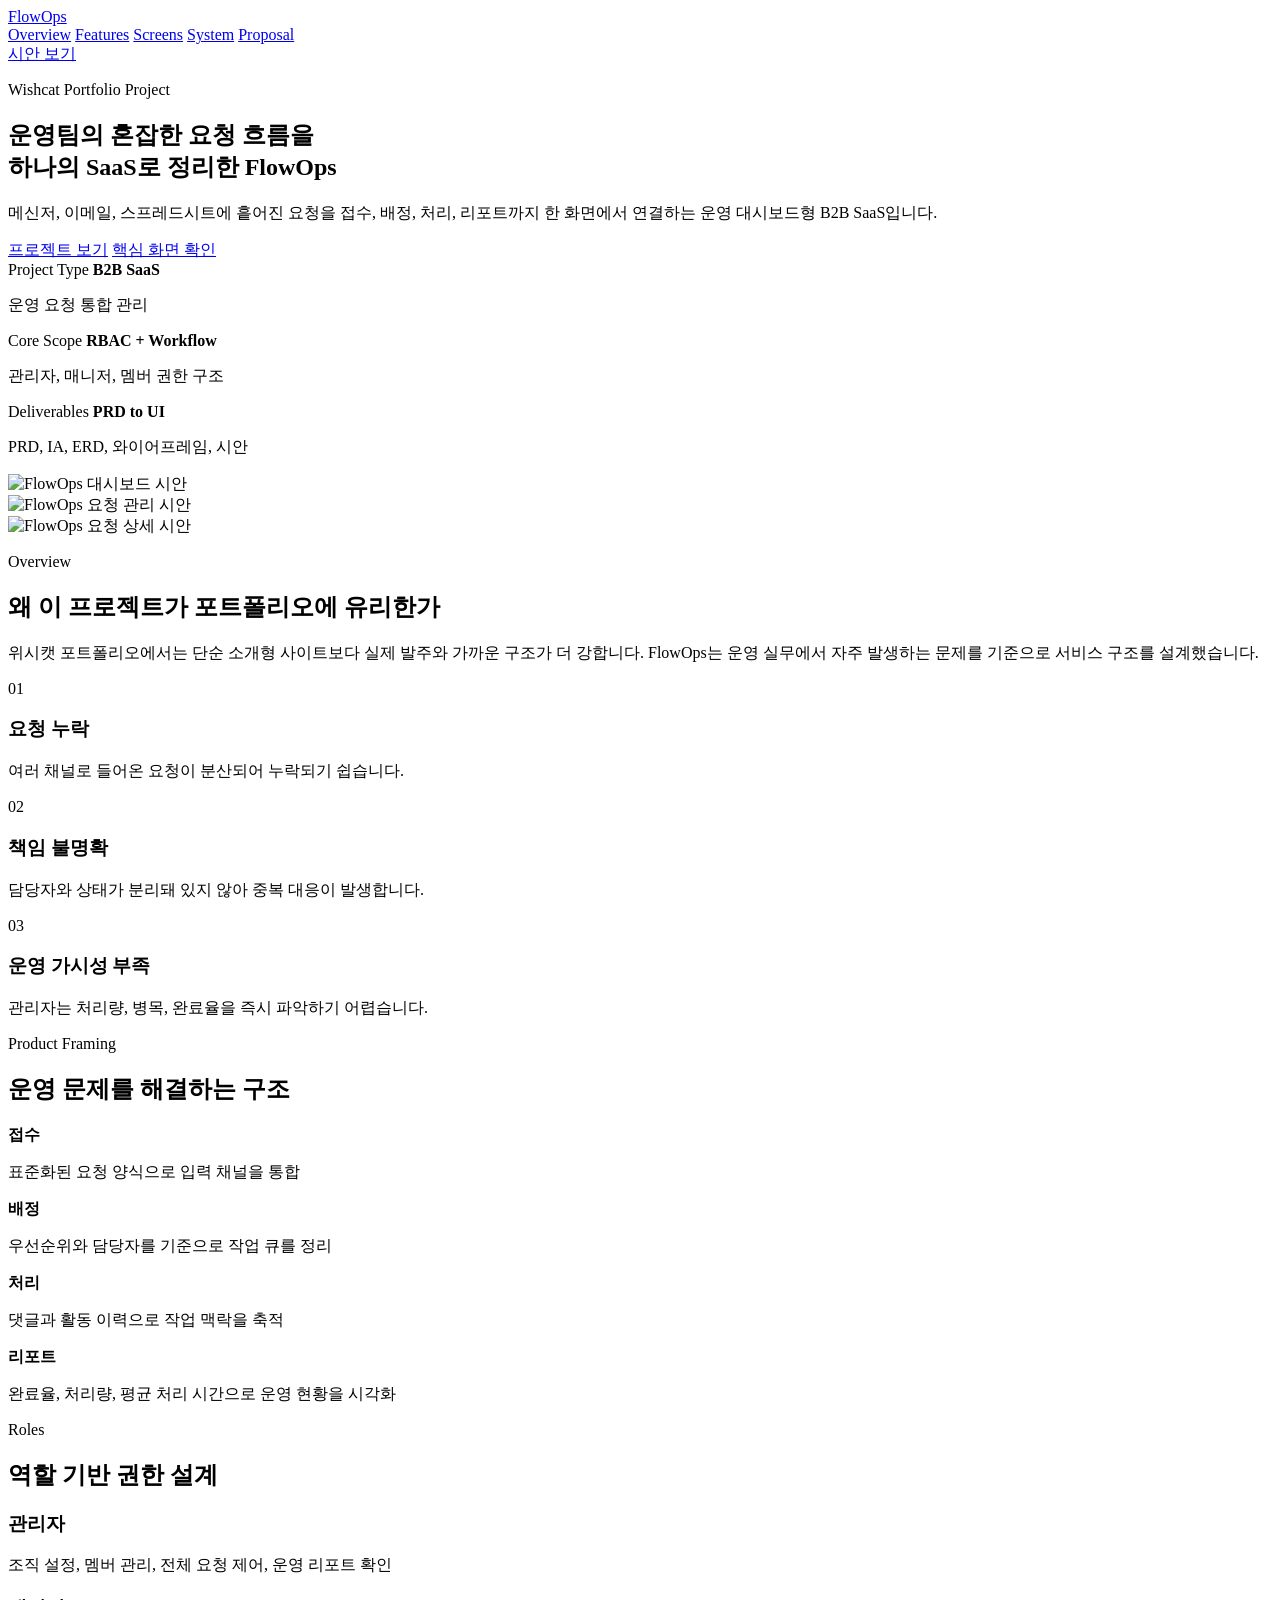
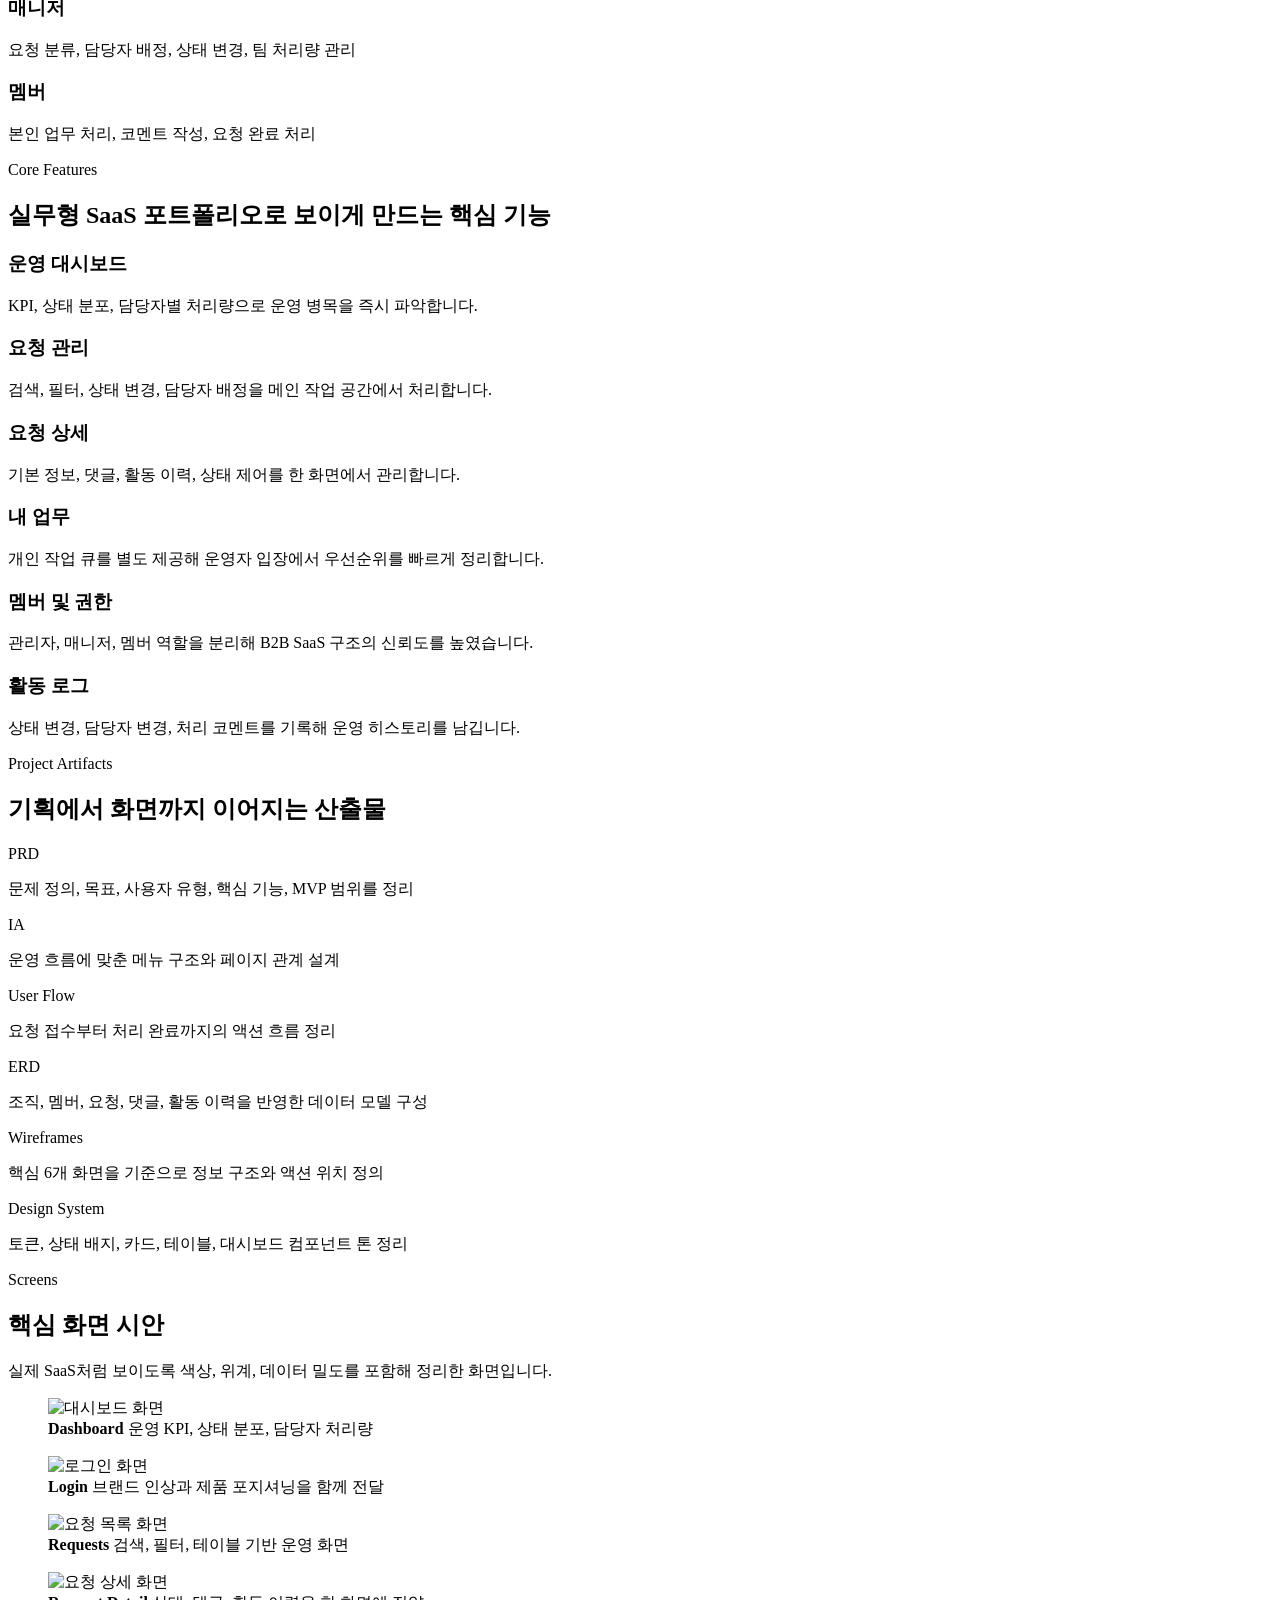
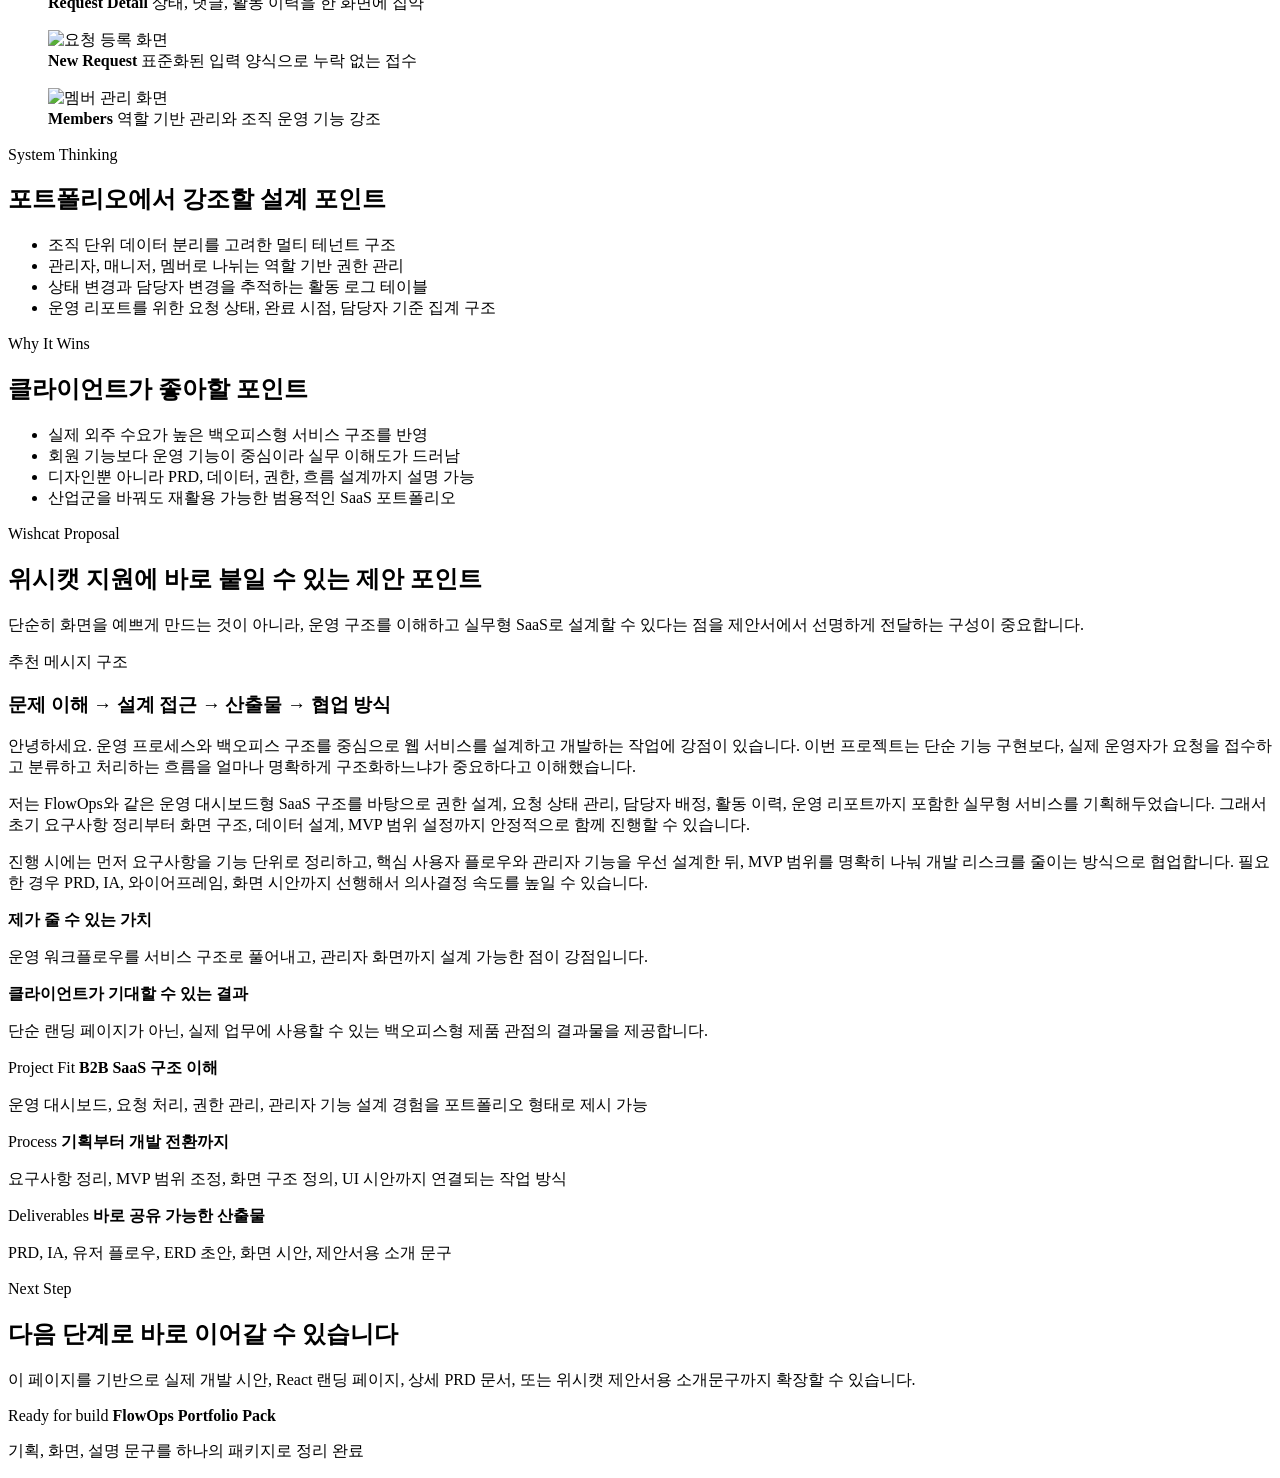
==== index.html @ dcff81fe "Add files via upload" ====
<!DOCTYPE html>
<html lang="ko">
<head>
  <meta charset="UTF-8">
  <meta name="viewport" content="width=device-width, initial-scale=1.0">
  <title>FlowOps | Wishcat Portfolio</title>
  <meta
    name="description"
    content="FlowOps는 운영 요청, 고객 문의, 내부 이슈를 통합 관리하는 B2B SaaS 포트폴리오 프로젝트입니다."
  >
  <link rel="stylesheet" href="styles.css">
</head>
<body>
  <div class="page-shell">
    <header class="topbar">
      <a class="brand" href="#top">FlowOps</a>
      <nav class="topnav" aria-label="주요 섹션">
        <a href="#overview">Overview</a>
        <a href="#features">Features</a>
        <a href="#screens">Screens</a>
        <a href="#system">System</a>
        <a href="#proposal">Proposal</a>
      </nav>
      <a class="ghost-button" href="#screens">시안 보기</a>
    </header>

    <main id="top">
      <section class="hero">
        <div class="hero-copy">
          <p class="eyebrow">Wishcat Portfolio Project</p>
          <h1>운영팀의 혼잡한 요청 흐름을<br>하나의 SaaS로 정리한 FlowOps</h1>
          <p class="hero-body">
            메신저, 이메일, 스프레드시트에 흩어진 요청을 접수, 배정, 처리, 리포트까지
            한 화면에서 연결하는 운영 대시보드형 B2B SaaS입니다.
          </p>

          <div class="hero-actions">
            <a class="primary-button" href="#overview">프로젝트 보기</a>
            <a class="secondary-button" href="#screens">핵심 화면 확인</a>
          </div>

          <div class="hero-stats">
            <article class="stat-card accent-lime">
              <span class="stat-label">Project Type</span>
              <strong>B2B SaaS</strong>
              <p>운영 요청 통합 관리</p>
            </article>
            <article class="stat-card">
              <span class="stat-label">Core Scope</span>
              <strong>RBAC + Workflow</strong>
              <p>관리자, 매니저, 멤버 권한 구조</p>
            </article>
            <article class="stat-card">
              <span class="stat-label">Deliverables</span>
              <strong>PRD to UI</strong>
              <p>PRD, IA, ERD, 와이어프레임, 시안</p>
            </article>
          </div>
        </div>

        <div class="hero-visual">
          <div class="visual-panel visual-main">
            <img src="flowops-design/screens/02-dashboard.svg" alt="FlowOps 대시보드 시안">
          </div>
          <div class="visual-panel visual-float visual-left">
            <img src="flowops-design/screens/03-requests.svg" alt="FlowOps 요청 관리 시안">
          </div>
          <div class="visual-panel visual-float visual-right">
            <img src="flowops-design/screens/04-request-detail.svg" alt="FlowOps 요청 상세 시안">
          </div>
        </div>
      </section>

      <section class="section-grid" id="overview">
        <div class="section-intro">
          <p class="eyebrow">Overview</p>
          <h2>왜 이 프로젝트가 포트폴리오에 유리한가</h2>
          <p>
            위시캣 포트폴리오에서는 단순 소개형 사이트보다 실제 발주와 가까운 구조가 더 강합니다.
            FlowOps는 운영 실무에서 자주 발생하는 문제를 기준으로 서비스 구조를 설계했습니다.
          </p>
        </div>

        <div class="problem-grid">
          <article class="problem-card">
            <span class="problem-index">01</span>
            <h3>요청 누락</h3>
            <p>여러 채널로 들어온 요청이 분산되어 누락되기 쉽습니다.</p>
          </article>
          <article class="problem-card">
            <span class="problem-index">02</span>
            <h3>책임 불명확</h3>
            <p>담당자와 상태가 분리돼 있지 않아 중복 대응이 발생합니다.</p>
          </article>
          <article class="problem-card">
            <span class="problem-index">03</span>
            <h3>운영 가시성 부족</h3>
            <p>관리자는 처리량, 병목, 완료율을 즉시 파악하기 어렵습니다.</p>
          </article>
        </div>
      </section>

      <section class="section-grid section-grid-tight">
        <div class="system-card dark-card">
          <p class="eyebrow eyebrow-dark">Product Framing</p>
          <h2>운영 문제를 해결하는 구조</h2>
          <div class="workflow-list">
            <div>
              <strong>접수</strong>
              <p>표준화된 요청 양식으로 입력 채널을 통합</p>
            </div>
            <div>
              <strong>배정</strong>
              <p>우선순위와 담당자를 기준으로 작업 큐를 정리</p>
            </div>
            <div>
              <strong>처리</strong>
              <p>댓글과 활동 이력으로 작업 맥락을 축적</p>
            </div>
            <div>
              <strong>리포트</strong>
              <p>완료율, 처리량, 평균 처리 시간으로 운영 현황을 시각화</p>
            </div>
          </div>
        </div>

        <div class="role-card">
          <p class="eyebrow">Roles</p>
          <h2>역할 기반 권한 설계</h2>
          <div class="role-list">
            <article>
              <h3>관리자</h3>
              <p>조직 설정, 멤버 관리, 전체 요청 제어, 운영 리포트 확인</p>
            </article>
            <article>
              <h3>매니저</h3>
              <p>요청 분류, 담당자 배정, 상태 변경, 팀 처리량 관리</p>
            </article>
            <article>
              <h3>멤버</h3>
              <p>본인 업무 처리, 코멘트 작성, 요청 완료 처리</p>
            </article>
          </div>
        </div>
      </section>

      <section class="feature-section" id="features">
        <div class="section-intro">
          <p class="eyebrow">Core Features</p>
          <h2>실무형 SaaS 포트폴리오로 보이게 만드는 핵심 기능</h2>
        </div>

        <div class="feature-grid">
          <article class="feature-card">
            <h3>운영 대시보드</h3>
            <p>KPI, 상태 분포, 담당자별 처리량으로 운영 병목을 즉시 파악합니다.</p>
          </article>
          <article class="feature-card">
            <h3>요청 관리</h3>
            <p>검색, 필터, 상태 변경, 담당자 배정을 메인 작업 공간에서 처리합니다.</p>
          </article>
          <article class="feature-card">
            <h3>요청 상세</h3>
            <p>기본 정보, 댓글, 활동 이력, 상태 제어를 한 화면에서 관리합니다.</p>
          </article>
          <article class="feature-card">
            <h3>내 업무</h3>
            <p>개인 작업 큐를 별도 제공해 운영자 입장에서 우선순위를 빠르게 정리합니다.</p>
          </article>
          <article class="feature-card">
            <h3>멤버 및 권한</h3>
            <p>관리자, 매니저, 멤버 역할을 분리해 B2B SaaS 구조의 신뢰도를 높였습니다.</p>
          </article>
          <article class="feature-card">
            <h3>활동 로그</h3>
            <p>상태 변경, 담당자 변경, 처리 코멘트를 기록해 운영 히스토리를 남깁니다.</p>
          </article>
        </div>
      </section>

      <section class="artifact-section">
        <div class="section-intro">
          <p class="eyebrow">Project Artifacts</p>
          <h2>기획에서 화면까지 이어지는 산출물</h2>
        </div>

        <div class="artifact-grid">
          <article class="artifact-card">
            <span>PRD</span>
            <p>문제 정의, 목표, 사용자 유형, 핵심 기능, MVP 범위를 정리</p>
          </article>
          <article class="artifact-card">
            <span>IA</span>
            <p>운영 흐름에 맞춘 메뉴 구조와 페이지 관계 설계</p>
          </article>
          <article class="artifact-card">
            <span>User Flow</span>
            <p>요청 접수부터 처리 완료까지의 액션 흐름 정리</p>
          </article>
          <article class="artifact-card">
            <span>ERD</span>
            <p>조직, 멤버, 요청, 댓글, 활동 이력을 반영한 데이터 모델 구성</p>
          </article>
          <article class="artifact-card">
            <span>Wireframes</span>
            <p>핵심 6개 화면을 기준으로 정보 구조와 액션 위치 정의</p>
          </article>
          <article class="artifact-card">
            <span>Design System</span>
            <p>토큰, 상태 배지, 카드, 테이블, 대시보드 컴포넌트 톤 정리</p>
          </article>
        </div>
      </section>

      <section class="screen-section" id="screens">
        <div class="section-intro">
          <p class="eyebrow">Screens</p>
          <h2>핵심 화면 시안</h2>
          <p>실제 SaaS처럼 보이도록 색상, 위계, 데이터 밀도를 포함해 정리한 화면입니다.</p>
        </div>

        <div class="screen-grid">
          <figure class="screen-card screen-card-wide">
            <img src="flowops-design/screens/02-dashboard.svg" alt="대시보드 화면">
            <figcaption>
              <strong>Dashboard</strong>
              <span>운영 KPI, 상태 분포, 담당자 처리량</span>
            </figcaption>
          </figure>
          <figure class="screen-card">
            <img src="flowops-design/screens/01-login.svg" alt="로그인 화면">
            <figcaption>
              <strong>Login</strong>
              <span>브랜드 인상과 제품 포지셔닝을 함께 전달</span>
            </figcaption>
          </figure>
          <figure class="screen-card">
            <img src="flowops-design/screens/03-requests.svg" alt="요청 목록 화면">
            <figcaption>
              <strong>Requests</strong>
              <span>검색, 필터, 테이블 기반 운영 화면</span>
            </figcaption>
          </figure>
          <figure class="screen-card">
            <img src="flowops-design/screens/04-request-detail.svg" alt="요청 상세 화면">
            <figcaption>
              <strong>Request Detail</strong>
              <span>상태, 댓글, 활동 이력을 한 화면에 집약</span>
            </figcaption>
          </figure>
          <figure class="screen-card">
            <img src="flowops-design/screens/05-request-new.svg" alt="요청 등록 화면">
            <figcaption>
              <strong>New Request</strong>
              <span>표준화된 입력 양식으로 누락 없는 접수</span>
            </figcaption>
          </figure>
          <figure class="screen-card">
            <img src="flowops-design/screens/06-members.svg" alt="멤버 관리 화면">
            <figcaption>
              <strong>Members</strong>
              <span>역할 기반 관리와 조직 운영 기능 강조</span>
            </figcaption>
          </figure>
        </div>
      </section>

      <section class="section-grid" id="system">
        <div class="system-card">
          <p class="eyebrow">System Thinking</p>
          <h2>포트폴리오에서 강조할 설계 포인트</h2>
          <ul class="bullet-list">
            <li>조직 단위 데이터 분리를 고려한 멀티 테넌트 구조</li>
            <li>관리자, 매니저, 멤버로 나뉘는 역할 기반 권한 관리</li>
            <li>상태 변경과 담당자 변경을 추적하는 활동 로그 테이블</li>
            <li>운영 리포트를 위한 요청 상태, 완료 시점, 담당자 기준 집계 구조</li>
          </ul>
        </div>

        <div class="system-card alt-card">
          <p class="eyebrow">Why It Wins</p>
          <h2>클라이언트가 좋아할 포인트</h2>
          <ul class="bullet-list">
            <li>실제 외주 수요가 높은 백오피스형 서비스 구조를 반영</li>
            <li>회원 기능보다 운영 기능이 중심이라 실무 이해도가 드러남</li>
            <li>디자인뿐 아니라 PRD, 데이터, 권한, 흐름 설계까지 설명 가능</li>
            <li>산업군을 바꿔도 재활용 가능한 범용적인 SaaS 포트폴리오</li>
          </ul>
        </div>
      </section>

      <section class="proposal-section" id="proposal">
        <div class="section-intro">
          <p class="eyebrow">Wishcat Proposal</p>
          <h2>위시캣 지원에 바로 붙일 수 있는 제안 포인트</h2>
          <p>
            단순히 화면을 예쁘게 만드는 것이 아니라, 운영 구조를 이해하고 실무형 SaaS로
            설계할 수 있다는 점을 제안서에서 선명하게 전달하는 구성이 중요합니다.
          </p>
        </div>

        <div class="proposal-layout">
          <article class="proposal-main">
            <span class="proposal-badge">추천 메시지 구조</span>
            <h3>문제 이해 → 설계 접근 → 산출물 → 협업 방식</h3>
            <p>
              안녕하세요. 운영 프로세스와 백오피스 구조를 중심으로 웹 서비스를 설계하고 개발하는 작업에 강점이 있습니다.
              이번 프로젝트는 단순 기능 구현보다, 실제 운영자가 요청을 접수하고 분류하고 처리하는 흐름을 얼마나 명확하게 구조화하느냐가 중요하다고 이해했습니다.
            </p>
            <p>
              저는 FlowOps와 같은 운영 대시보드형 SaaS 구조를 바탕으로 권한 설계, 요청 상태 관리, 담당자 배정, 활동 이력, 운영 리포트까지 포함한 실무형 서비스를 기획해두었습니다.
              그래서 초기 요구사항 정리부터 화면 구조, 데이터 설계, MVP 범위 설정까지 안정적으로 함께 진행할 수 있습니다.
            </p>
            <p>
              진행 시에는 먼저 요구사항을 기능 단위로 정리하고, 핵심 사용자 플로우와 관리자 기능을 우선 설계한 뒤, MVP 범위를 명확히 나눠 개발 리스크를 줄이는 방식으로 협업합니다.
              필요한 경우 PRD, IA, 와이어프레임, 화면 시안까지 선행해서 의사결정 속도를 높일 수 있습니다.
            </p>

            <div class="proposal-points">
              <div>
                <strong>제가 줄 수 있는 가치</strong>
                <p>운영 워크플로우를 서비스 구조로 풀어내고, 관리자 화면까지 설계 가능한 점이 강점입니다.</p>
              </div>
              <div>
                <strong>클라이언트가 기대할 수 있는 결과</strong>
                <p>단순 랜딩 페이지가 아닌, 실제 업무에 사용할 수 있는 백오피스형 제품 관점의 결과물을 제공합니다.</p>
              </div>
            </div>
          </article>

          <aside class="proposal-side">
            <article class="proposal-card">
              <span class="proposal-label">Project Fit</span>
              <strong>B2B SaaS 구조 이해</strong>
              <p>운영 대시보드, 요청 처리, 권한 관리, 관리자 기능 설계 경험을 포트폴리오 형태로 제시 가능</p>
            </article>
            <article class="proposal-card">
              <span class="proposal-label">Process</span>
              <strong>기획부터 개발 전환까지</strong>
              <p>요구사항 정리, MVP 범위 조정, 화면 구조 정의, UI 시안까지 연결되는 작업 방식</p>
            </article>
            <article class="proposal-card">
              <span class="proposal-label">Deliverables</span>
              <strong>바로 공유 가능한 산출물</strong>
              <p>PRD, IA, 유저 플로우, ERD 초안, 화면 시안, 제안서용 소개 문구</p>
            </article>
          </aside>
        </div>
      </section>

      <section class="cta-section">
        <div>
          <p class="eyebrow eyebrow-dark">Next Step</p>
          <h2>다음 단계로 바로 이어갈 수 있습니다</h2>
          <p>
            이 페이지를 기반으로 실제 개발 시안, React 랜딩 페이지, 상세 PRD 문서, 또는
            위시캣 제안서용 소개문구까지 확장할 수 있습니다.
          </p>
        </div>
        <div class="cta-box">
          <span>Ready for build</span>
          <strong>FlowOps Portfolio Pack</strong>
          <p>기획, 화면, 설명 문구를 하나의 패키지로 정리 완료</p>
        </div>
      </section>
    </main>
  </div>
</body>
</html>
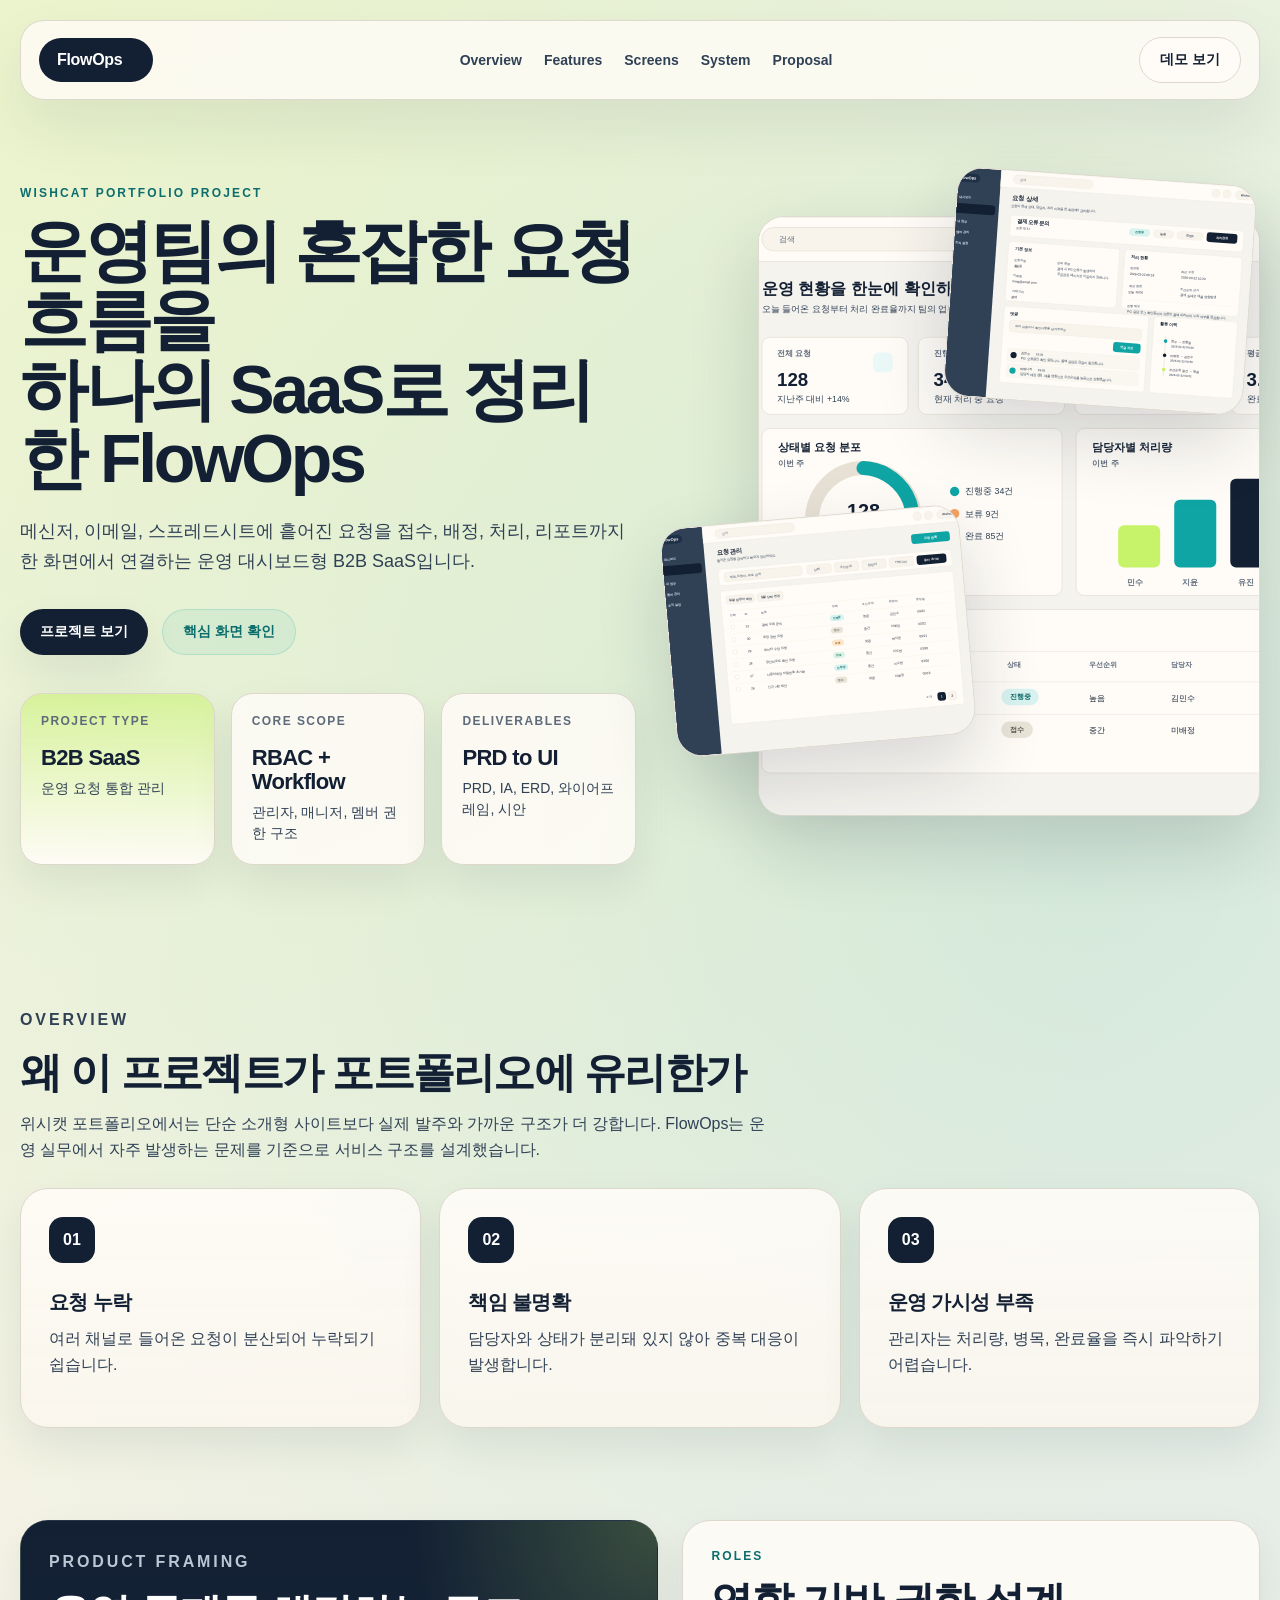
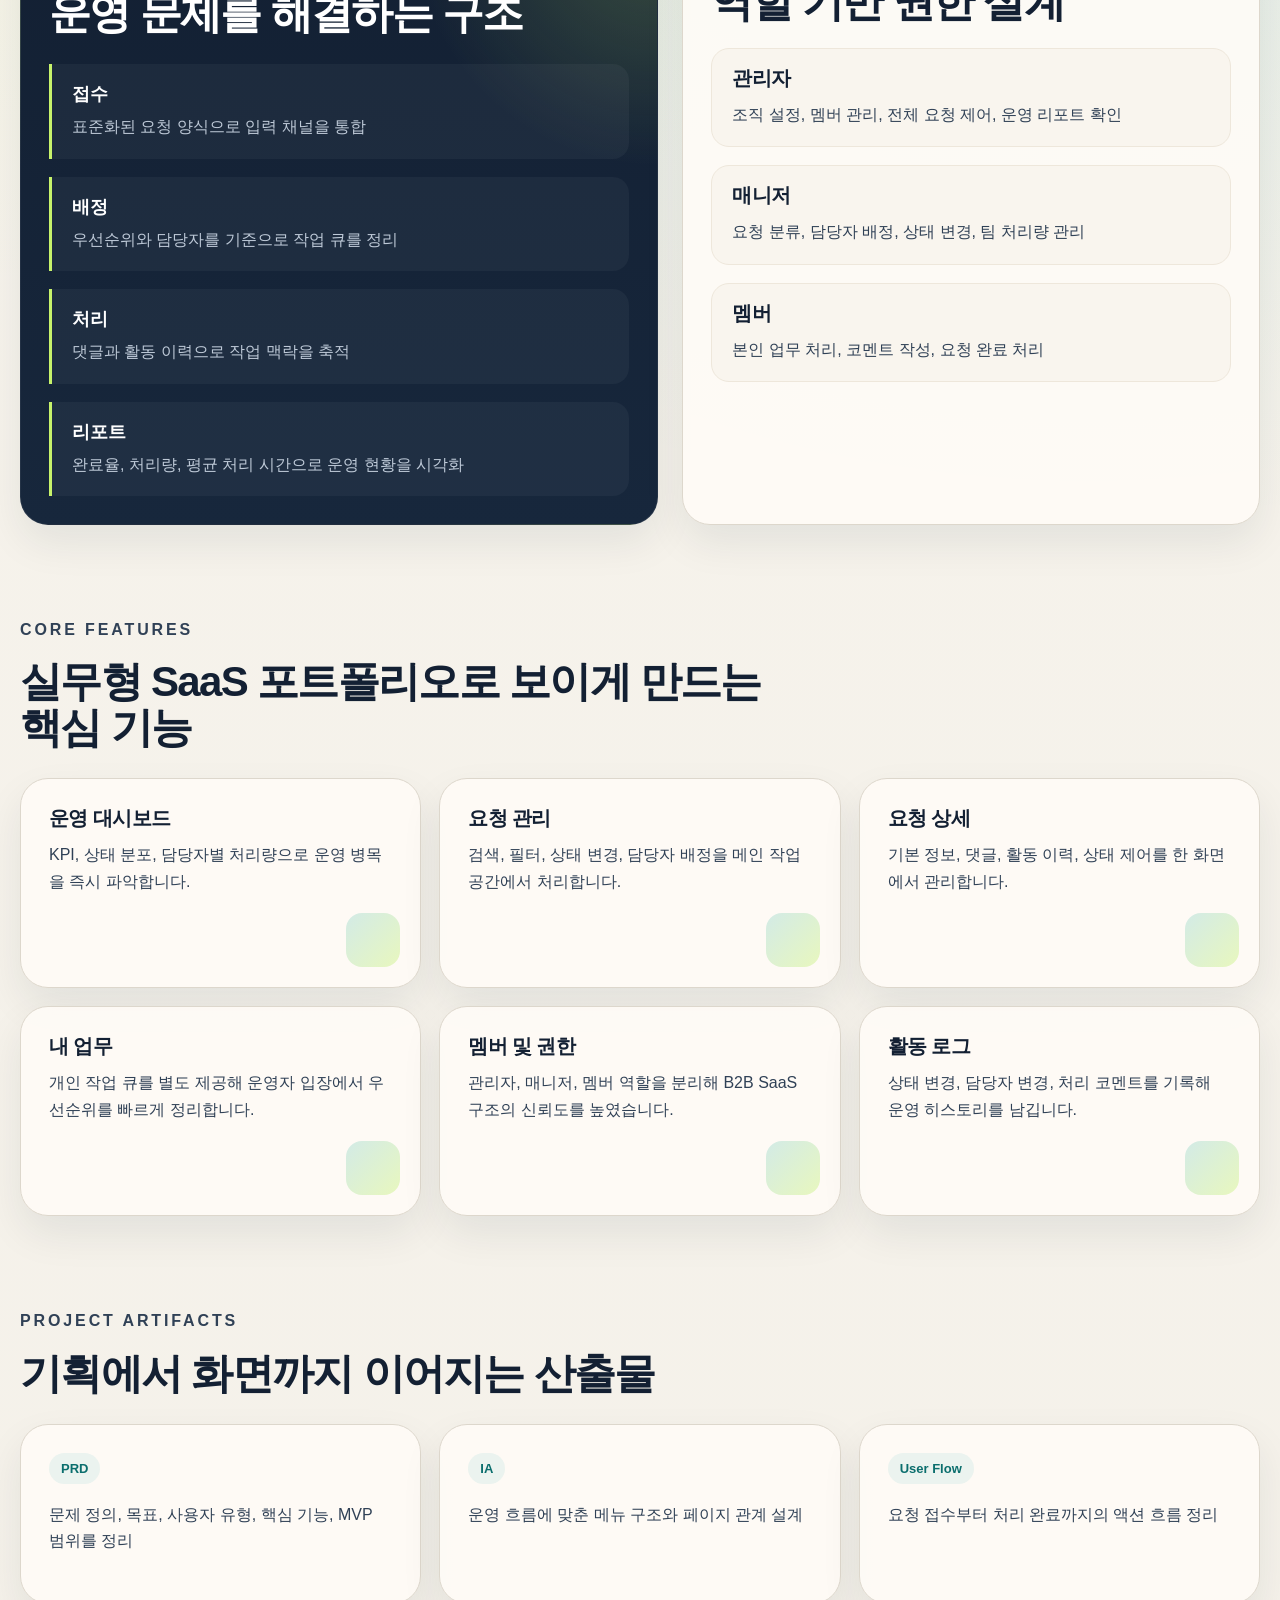
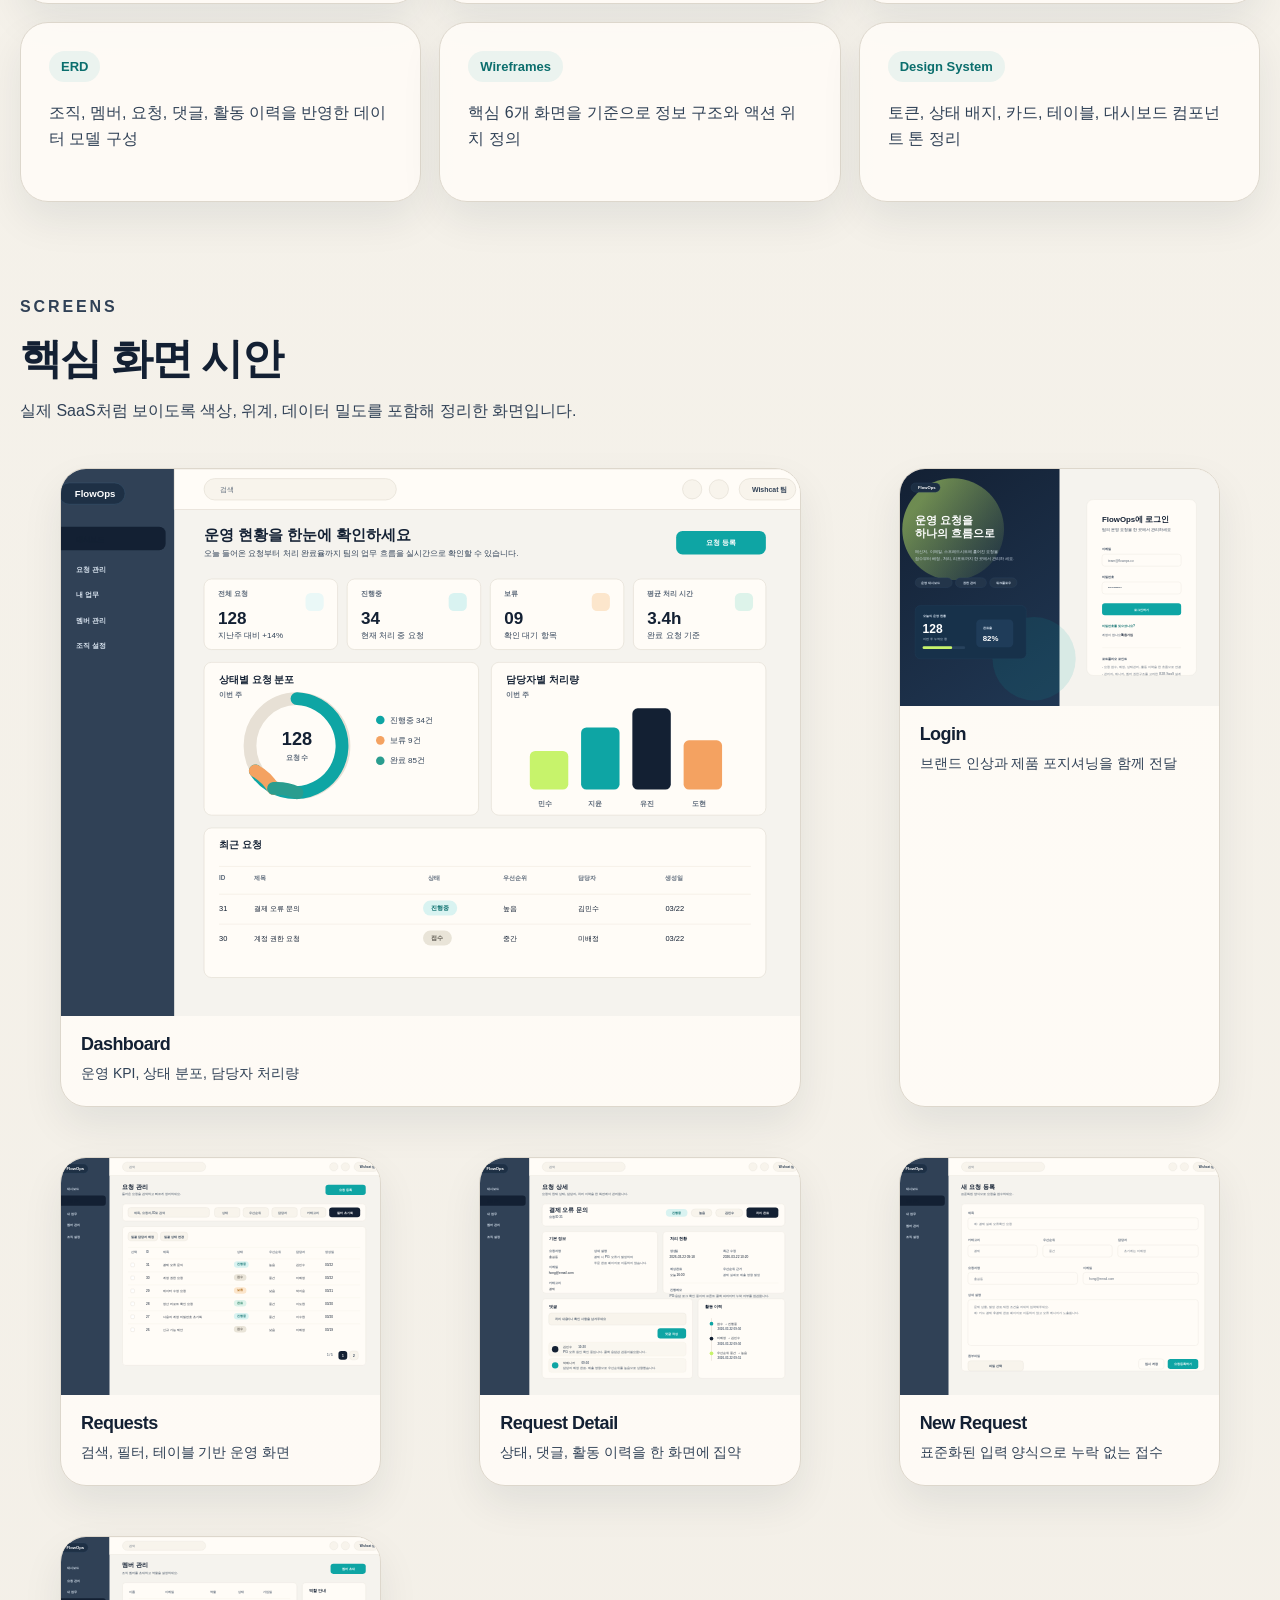
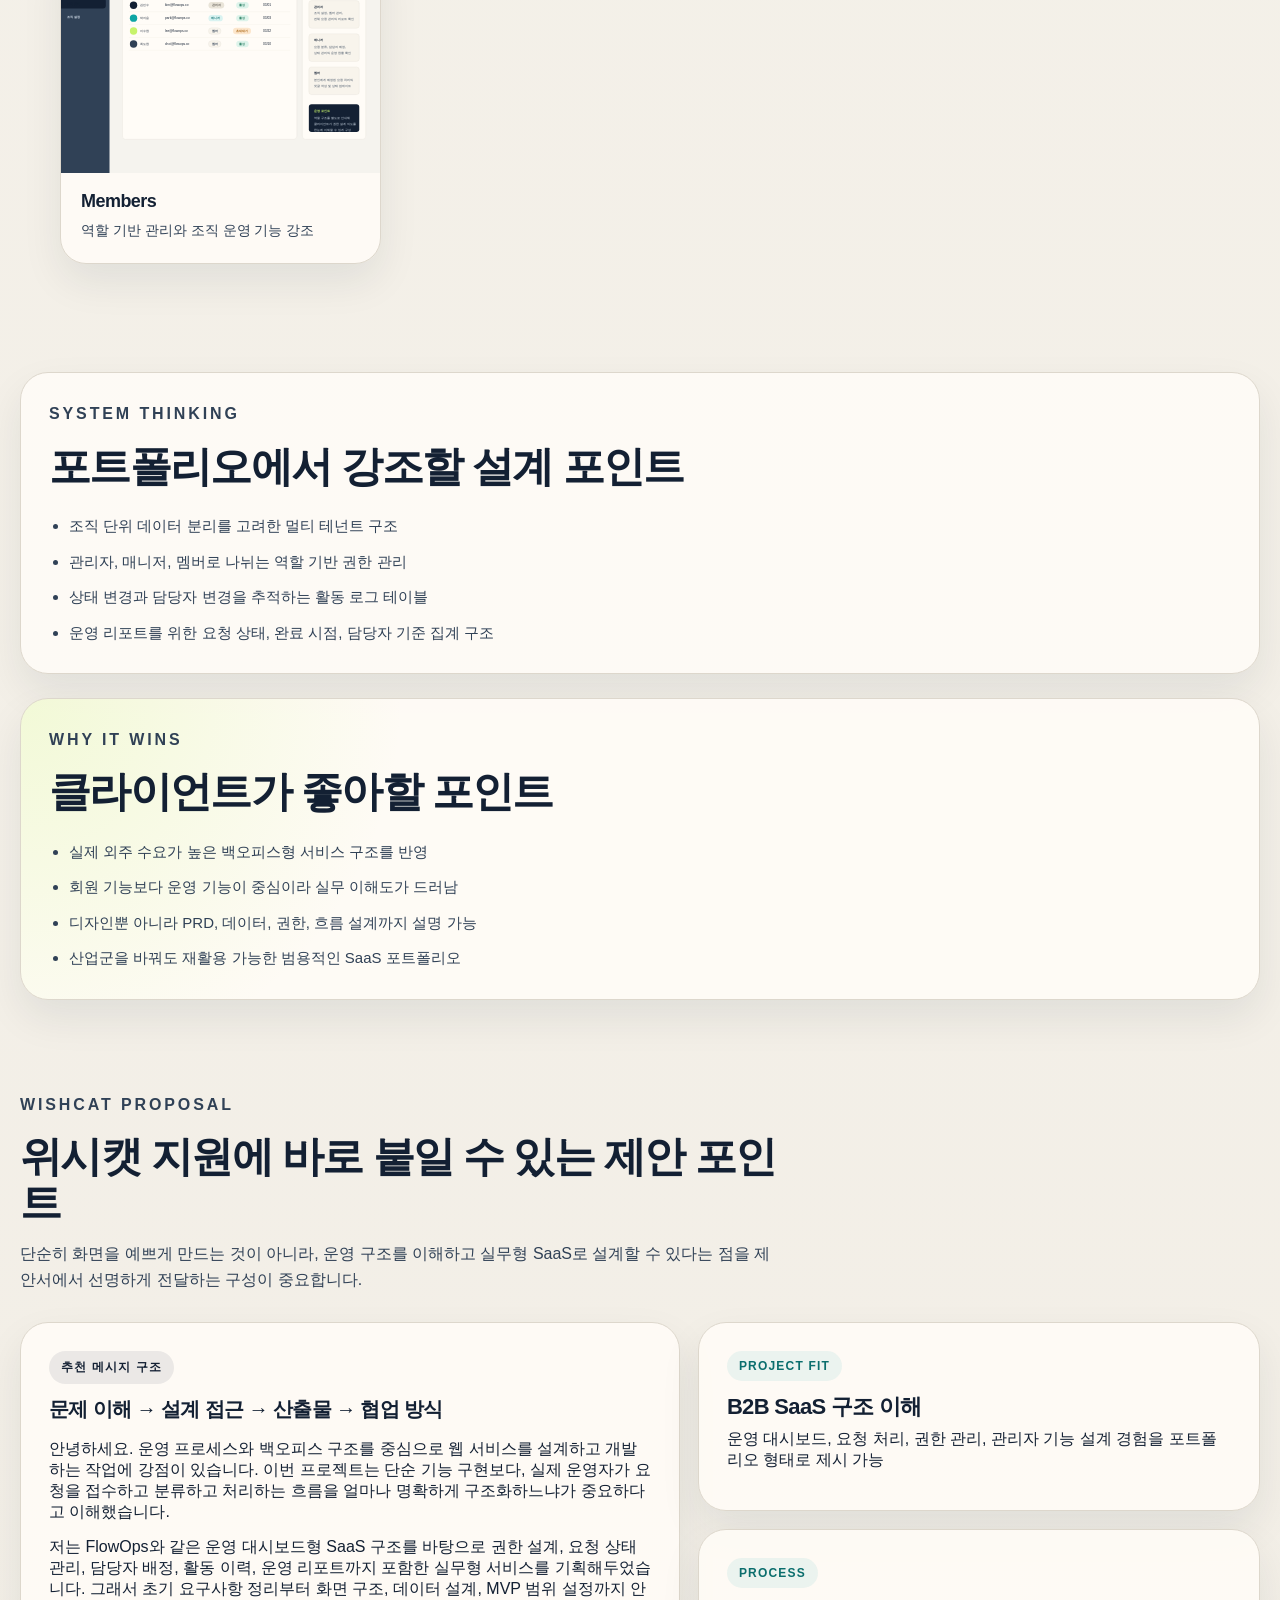
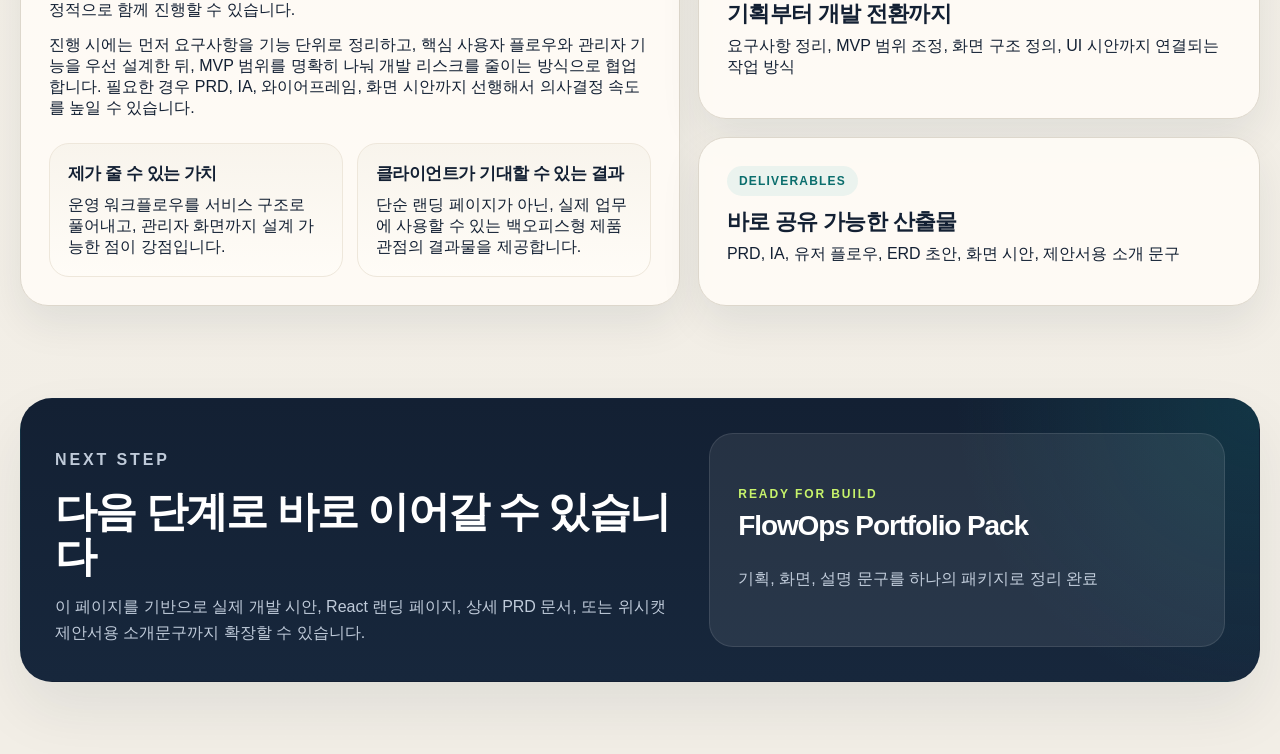
==== commit 2de552f7: "Update index.html" ====
--- a/index.html
+++ b/index.html
@@ -21,7 +21,7 @@
         <a href="#system">System</a>
         <a href="#proposal">Proposal</a>
       </nav>
-      <a class="ghost-button" href="#screens">시안 보기</a>
+      <a class="ghost-button" href="./flowops-portfolio.html">데모 보기</a>
     </header>
 
     <main id="top">
--- a/styles.css
+++ b/styles.css
@@ -0,0 +1,786 @@
+:root {
+  --ink-900: #132033;
+  --ink-700: #304156;
+  --ink-500: #5e6b7b;
+  --canvas: #f5f3ee;
+  --surface: #fffcf7;
+  --line: #ddd7cc;
+  --line-soft: #eee7db;
+  --primary: #0ea5a4;
+  --primary-dark: #0b6e6d;
+  --accent-lime: #c7f36b;
+  --warning: #f4a261;
+  --success: #2a9d8f;
+  --danger: #e76f51;
+  --shadow-soft: 0 28px 60px rgba(19, 32, 51, 0.08);
+  --shadow-card: 0 18px 40px rgba(19, 32, 51, 0.08);
+  --radius-lg: 28px;
+  --radius-md: 20px;
+  --radius-sm: 14px;
+  --font-ui: "SUIT Variable", "Pretendard", "Apple SD Gothic Neo", sans-serif;
+  --font-data: "Space Grotesk", "SUIT Variable", sans-serif;
+}
+
+* {
+  box-sizing: border-box;
+}
+
+html {
+  scroll-behavior: smooth;
+}
+
+body {
+  margin: 0;
+  font-family: var(--font-ui);
+  color: var(--ink-900);
+  background:
+    radial-gradient(circle at top left, rgba(199, 243, 107, 0.26), transparent 26%),
+    radial-gradient(circle at 85% 12%, rgba(14, 165, 164, 0.14), transparent 20%),
+    linear-gradient(180deg, #f7f4ed 0%, #f2eee6 100%);
+}
+
+img {
+  display: block;
+  max-width: 100%;
+}
+
+a {
+  color: inherit;
+  text-decoration: none;
+}
+
+.page-shell {
+  width: min(1360px, calc(100% - 40px));
+  margin: 0 auto;
+  padding: 20px 0 72px;
+}
+
+.topbar {
+  position: sticky;
+  top: 18px;
+  z-index: 20;
+  display: flex;
+  align-items: center;
+  justify-content: space-between;
+  gap: 20px;
+  padding: 16px 18px;
+  margin-bottom: 28px;
+  background: rgba(255, 252, 247, 0.82);
+  border: 1px solid rgba(221, 215, 204, 0.95);
+  border-radius: 24px;
+  box-shadow: var(--shadow-soft);
+  backdrop-filter: blur(18px);
+}
+
+.brand {
+  display: inline-flex;
+  align-items: center;
+  min-width: 114px;
+  height: 44px;
+  padding: 0 18px;
+  border-radius: 999px;
+  background: var(--ink-900);
+  color: #fff;
+  font-weight: 800;
+  letter-spacing: -0.02em;
+}
+
+.topnav {
+  display: flex;
+  gap: 22px;
+  color: var(--ink-700);
+  font-size: 14px;
+  font-weight: 600;
+}
+
+.topnav a:hover,
+.topnav a:focus-visible {
+  color: var(--ink-900);
+}
+
+.ghost-button,
+.primary-button,
+.secondary-button {
+  display: inline-flex;
+  align-items: center;
+  justify-content: center;
+  height: 46px;
+  padding: 0 20px;
+  border-radius: 999px;
+  font-size: 14px;
+  font-weight: 700;
+  transition: transform 160ms ease, box-shadow 160ms ease, background-color 160ms ease;
+}
+
+.ghost-button {
+  border: 1px solid var(--line);
+  background: var(--surface);
+  color: var(--ink-900);
+}
+
+.primary-button {
+  background: var(--ink-900);
+  color: #fff;
+  box-shadow: var(--shadow-card);
+}
+
+.secondary-button {
+  background: rgba(14, 165, 164, 0.08);
+  color: var(--primary-dark);
+  border: 1px solid rgba(14, 165, 164, 0.18);
+}
+
+.ghost-button:hover,
+.primary-button:hover,
+.secondary-button:hover {
+  transform: translateY(-1px);
+}
+
+.hero {
+  display: grid;
+  grid-template-columns: 1.02fr 0.98fr;
+  gap: 32px;
+  align-items: center;
+  min-height: 720px;
+  padding: 36px 0 28px;
+}
+
+.hero-copy {
+  padding: 22px 0;
+}
+
+.eyebrow {
+  margin: 0 0 16px;
+  color: var(--primary-dark);
+  font-size: 12px;
+  font-weight: 800;
+  letter-spacing: 0.18em;
+  text-transform: uppercase;
+}
+
+.eyebrow-dark {
+  color: rgba(255, 255, 255, 0.78);
+}
+
+h1,
+h2,
+h3,
+p {
+  margin: 0;
+}
+
+h1 {
+  font-size: clamp(42px, 6vw, 68px);
+  line-height: 1.02;
+  letter-spacing: -0.05em;
+}
+
+h2 {
+  font-size: clamp(28px, 4vw, 42px);
+  line-height: 1.08;
+  letter-spacing: -0.04em;
+}
+
+h3 {
+  font-size: 20px;
+  line-height: 1.15;
+  letter-spacing: -0.03em;
+}
+
+.hero-body,
+.section-intro p,
+.problem-card p,
+.feature-card p,
+.artifact-card p,
+.system-card p,
+.role-list p,
+.workflow-list p,
+.cta-section p {
+  color: var(--ink-700);
+  font-size: 16px;
+  line-height: 1.65;
+}
+
+.hero-body {
+  max-width: 620px;
+  margin-top: 24px;
+  font-size: 18px;
+}
+
+.hero-actions {
+  display: flex;
+  flex-wrap: wrap;
+  gap: 14px;
+  margin-top: 32px;
+}
+
+.hero-stats {
+  display: grid;
+  grid-template-columns: repeat(3, 1fr);
+  gap: 16px;
+  margin-top: 38px;
+}
+
+.stat-card {
+  min-height: 146px;
+  padding: 20px;
+  border: 1px solid var(--line);
+  border-radius: 22px;
+  background: rgba(255, 252, 247, 0.86);
+  box-shadow: var(--shadow-card);
+}
+
+.stat-card.accent-lime {
+  background: linear-gradient(180deg, rgba(199, 243, 107, 0.55) 0%, rgba(255, 252, 247, 0.95) 100%);
+}
+
+.stat-label {
+  display: block;
+  margin-bottom: 18px;
+  color: var(--ink-500);
+  font-size: 12px;
+  font-weight: 700;
+  letter-spacing: 0.12em;
+  text-transform: uppercase;
+}
+
+.stat-card strong {
+  display: block;
+  margin-bottom: 8px;
+  font-size: 22px;
+  line-height: 1.1;
+  letter-spacing: -0.03em;
+}
+
+.stat-card p {
+  color: var(--ink-700);
+  font-size: 14px;
+  line-height: 1.5;
+}
+
+.hero-visual {
+  position: relative;
+  min-height: 700px;
+}
+
+.visual-panel {
+  position: absolute;
+  overflow: hidden;
+  border: 1px solid rgba(221, 215, 204, 0.9);
+  border-radius: 26px;
+  background: var(--surface);
+  box-shadow: 0 30px 70px rgba(19, 32, 51, 0.16);
+}
+
+.visual-panel img {
+  width: 100%;
+  height: 100%;
+  object-fit: cover;
+}
+
+.visual-main {
+  inset: 40px 0 60px 90px;
+}
+
+.visual-float {
+  width: 300px;
+  height: 230px;
+}
+
+.visual-left {
+  left: 0;
+  bottom: 130px;
+  transform: rotate(-5deg);
+}
+
+.visual-right {
+  right: 10px;
+  top: 0;
+  transform: rotate(4deg);
+}
+
+.section-grid,
+.feature-section,
+.artifact-section,
+.screen-section,
+.proposal-section,
+.cta-section {
+  margin-top: 92px;
+}
+
+.section-grid {
+  display: grid;
+  gap: 24px;
+}
+
+.section-grid-tight {
+  grid-template-columns: 1.05fr 0.95fr;
+}
+
+.section-intro {
+  max-width: 760px;
+}
+
+.section-intro h2 {
+  margin-bottom: 16px;
+}
+
+.problem-grid,
+.feature-grid,
+.artifact-grid,
+.screen-grid,
+.role-list {
+  display: grid;
+  gap: 18px;
+}
+
+.problem-grid {
+  grid-template-columns: repeat(3, 1fr);
+}
+
+.problem-card,
+.feature-card,
+.artifact-card,
+.system-card,
+.role-card {
+  padding: 28px;
+  border: 1px solid var(--line);
+  border-radius: var(--radius-lg);
+  background: rgba(255, 252, 247, 0.88);
+  box-shadow: var(--shadow-card);
+}
+
+.problem-card {
+  min-height: 240px;
+  background:
+    linear-gradient(180deg, rgba(255, 252, 247, 0.92), rgba(250, 246, 238, 0.9)),
+    radial-gradient(circle at top right, rgba(14, 165, 164, 0.12), transparent 30%);
+}
+
+.problem-index {
+  display: inline-flex;
+  align-items: center;
+  justify-content: center;
+  width: 46px;
+  height: 46px;
+  margin-bottom: 28px;
+  border-radius: 14px;
+  background: var(--ink-900);
+  color: #fff;
+  font-family: var(--font-data);
+  font-size: 16px;
+  font-weight: 700;
+}
+
+.problem-card h3,
+.feature-card h3,
+.role-list h3 {
+  margin-bottom: 12px;
+}
+
+.dark-card {
+  color: #fff;
+  background:
+    radial-gradient(circle at top right, rgba(199, 243, 107, 0.22), transparent 28%),
+    linear-gradient(180deg, #132033 0%, #17273c 100%);
+  border-color: rgba(255, 255, 255, 0.06);
+}
+
+.dark-card h2,
+.dark-card strong {
+  color: #fff;
+}
+
+.dark-card p {
+  color: rgba(220, 231, 244, 0.84);
+}
+
+.workflow-list {
+  display: grid;
+  gap: 18px;
+  margin-top: 28px;
+}
+
+.workflow-list div {
+  padding: 18px 18px 18px 20px;
+  border-left: 3px solid var(--accent-lime);
+  background: rgba(255, 255, 255, 0.04);
+  border-radius: 0 16px 16px 0;
+}
+
+.workflow-list strong {
+  display: block;
+  margin-bottom: 8px;
+  font-size: 18px;
+}
+
+.role-card h2 {
+  margin-bottom: 24px;
+}
+
+.role-list article {
+  padding: 18px 20px;
+  border: 1px solid var(--line-soft);
+  border-radius: 18px;
+  background: rgba(248, 244, 236, 0.72);
+}
+
+.feature-grid {
+  grid-template-columns: repeat(3, 1fr);
+  margin-top: 28px;
+}
+
+.feature-card {
+  min-height: 210px;
+  position: relative;
+}
+
+.feature-card::after {
+  content: "";
+  position: absolute;
+  right: 20px;
+  bottom: 20px;
+  width: 54px;
+  height: 54px;
+  border-radius: 16px;
+  background: linear-gradient(135deg, rgba(14, 165, 164, 0.18), rgba(199, 243, 107, 0.4));
+}
+
+.artifact-grid {
+  grid-template-columns: repeat(3, 1fr);
+  margin-top: 28px;
+}
+
+.artifact-card {
+  min-height: 180px;
+}
+
+.artifact-card span {
+  display: inline-flex;
+  margin-bottom: 18px;
+  padding: 8px 12px;
+  border-radius: 999px;
+  background: rgba(14, 165, 164, 0.08);
+  color: var(--primary-dark);
+  font-size: 13px;
+  font-weight: 700;
+}
+
+.screen-grid {
+  grid-template-columns: repeat(12, 1fr);
+  margin-top: 28px;
+}
+
+.screen-card {
+  grid-column: span 4;
+  overflow: hidden;
+  border: 1px solid var(--line);
+  border-radius: 26px;
+  background: rgba(255, 252, 247, 0.9);
+  box-shadow: var(--shadow-card);
+}
+
+.screen-card-wide {
+  grid-column: span 8;
+}
+
+.screen-card img {
+  width: 100%;
+  aspect-ratio: 1.35 / 1;
+  object-fit: cover;
+  background: #efe8dc;
+}
+
+.screen-card figcaption {
+  display: grid;
+  gap: 8px;
+  padding: 18px 20px 22px;
+}
+
+.screen-card strong {
+  font-size: 18px;
+  letter-spacing: -0.03em;
+}
+
+.screen-card span {
+  color: var(--ink-700);
+  font-size: 14px;
+  line-height: 1.5;
+}
+
+.bullet-list {
+  margin: 24px 0 0;
+  padding-left: 20px;
+  color: var(--ink-700);
+  font-size: 15px;
+  line-height: 1.7;
+}
+
+.bullet-list li + li {
+  margin-top: 10px;
+}
+
+.alt-card {
+  background:
+    radial-gradient(circle at top left, rgba(199, 243, 107, 0.22), transparent 30%),
+    rgba(255, 252, 247, 0.92);
+}
+
+.proposal-layout {
+  display: grid;
+  grid-template-columns: 1.08fr 0.92fr;
+  gap: 18px;
+  margin-top: 28px;
+}
+
+.proposal-main,
+.proposal-card {
+  padding: 28px;
+  border: 1px solid var(--line);
+  border-radius: var(--radius-lg);
+  background: rgba(255, 252, 247, 0.9);
+  box-shadow: var(--shadow-card);
+}
+
+.proposal-main h3 {
+  margin: 14px 0 18px;
+}
+
+.proposal-main p + p {
+  margin-top: 14px;
+}
+
+.proposal-badge,
+.proposal-label {
+  display: inline-flex;
+  align-items: center;
+  padding: 8px 12px;
+  border-radius: 999px;
+  font-size: 12px;
+  font-weight: 800;
+  letter-spacing: 0.1em;
+  text-transform: uppercase;
+}
+
+.proposal-badge {
+  background: rgba(19, 32, 51, 0.08);
+  color: var(--ink-900);
+}
+
+.proposal-label {
+  background: rgba(14, 165, 164, 0.08);
+  color: var(--primary-dark);
+}
+
+.proposal-points {
+  display: grid;
+  grid-template-columns: repeat(2, 1fr);
+  gap: 14px;
+  margin-top: 24px;
+}
+
+.proposal-points div {
+  padding: 18px;
+  border-radius: 20px;
+  background: linear-gradient(180deg, rgba(248, 244, 236, 0.96), rgba(255, 252, 247, 0.96));
+  border: 1px solid var(--line-soft);
+}
+
+.proposal-points strong {
+  display: block;
+  margin-bottom: 10px;
+  font-size: 17px;
+  letter-spacing: -0.03em;
+}
+
+.proposal-side {
+  display: grid;
+  gap: 18px;
+}
+
+.proposal-card strong {
+  display: block;
+  margin: 14px 0 10px;
+  font-size: 22px;
+  line-height: 1.1;
+  letter-spacing: -0.03em;
+}
+
+.cta-section {
+  display: grid;
+  grid-template-columns: 1.1fr 0.9fr;
+  gap: 24px;
+  align-items: stretch;
+  padding: 34px;
+  border: 1px solid rgba(19, 32, 51, 0.08);
+  border-radius: 32px;
+  background:
+    radial-gradient(circle at top right, rgba(14, 165, 164, 0.16), transparent 24%),
+    linear-gradient(180deg, #132033 0%, #17273c 100%);
+  box-shadow: var(--shadow-soft);
+}
+
+.cta-section h2,
+.cta-section p {
+  color: #fff;
+}
+
+.cta-section p {
+  margin-top: 14px;
+  color: rgba(220, 231, 244, 0.86);
+}
+
+.cta-box {
+  display: grid;
+  align-content: center;
+  gap: 10px;
+  padding: 28px;
+  border-radius: 24px;
+  background: rgba(255, 255, 255, 0.08);
+  border: 1px solid rgba(255, 255, 255, 0.1);
+}
+
+.cta-box span {
+  color: var(--accent-lime);
+  font-size: 12px;
+  font-weight: 800;
+  letter-spacing: 0.16em;
+  text-transform: uppercase;
+}
+
+.cta-box strong {
+  color: #fff;
+  font-size: 28px;
+  line-height: 1.1;
+  letter-spacing: -0.04em;
+}
+
+@media (max-width: 1180px) {
+  .hero,
+  .section-grid-tight,
+  .proposal-layout,
+  .cta-section {
+    grid-template-columns: 1fr;
+  }
+
+  .hero-visual {
+    min-height: 580px;
+  }
+
+  .visual-main {
+    inset: 40px 30px 40px 30px;
+  }
+}
+
+@media (max-width: 980px) {
+  .page-shell {
+    width: min(100% - 24px, 1360px);
+  }
+
+  .topbar {
+    flex-wrap: wrap;
+    justify-content: center;
+  }
+
+  .topnav {
+    order: 3;
+    flex-wrap: wrap;
+    justify-content: center;
+  }
+
+  .hero-stats,
+  .problem-grid,
+  .feature-grid,
+  .artifact-grid,
+  .proposal-points {
+    grid-template-columns: 1fr;
+  }
+
+  .screen-grid {
+    grid-template-columns: 1fr;
+  }
+
+  .screen-card,
+  .screen-card-wide {
+    grid-column: auto;
+  }
+}
+
+@media (max-width: 720px) {
+  body {
+    background:
+      radial-gradient(circle at top, rgba(199, 243, 107, 0.24), transparent 24%),
+      linear-gradient(180deg, #f7f4ed 0%, #f2eee6 100%);
+  }
+
+  .page-shell {
+    width: min(100% - 16px, 1360px);
+    padding-top: 10px;
+  }
+
+  .topbar {
+    top: 10px;
+    padding: 14px;
+    border-radius: 20px;
+  }
+
+  .hero {
+    min-height: auto;
+    gap: 20px;
+    padding-top: 8px;
+  }
+
+  .hero-copy {
+    padding-top: 8px;
+  }
+
+  h1 {
+    font-size: 40px;
+  }
+
+  .hero-body,
+  .section-intro p,
+  .problem-card p,
+  .feature-card p,
+  .artifact-card p,
+  .system-card p,
+  .role-list p,
+  .workflow-list p,
+  .cta-section p {
+    font-size: 15px;
+  }
+
+  .hero-visual {
+    min-height: 360px;
+  }
+
+  .visual-main {
+    inset: 46px 0 20px 0;
+    border-radius: 18px;
+  }
+
+  .visual-float {
+    display: none;
+  }
+
+  .section-grid,
+  .feature-section,
+  .artifact-section,
+  .screen-section,
+  .proposal-section,
+  .cta-section {
+    margin-top: 64px;
+  }
+
+  .problem-card,
+  .feature-card,
+  .artifact-card,
+  .system-card,
+  .role-card,
+  .proposal-main,
+  .proposal-card,
+  .cta-section {
+    padding: 22px;
+    border-radius: 24px;
+  }
+}
